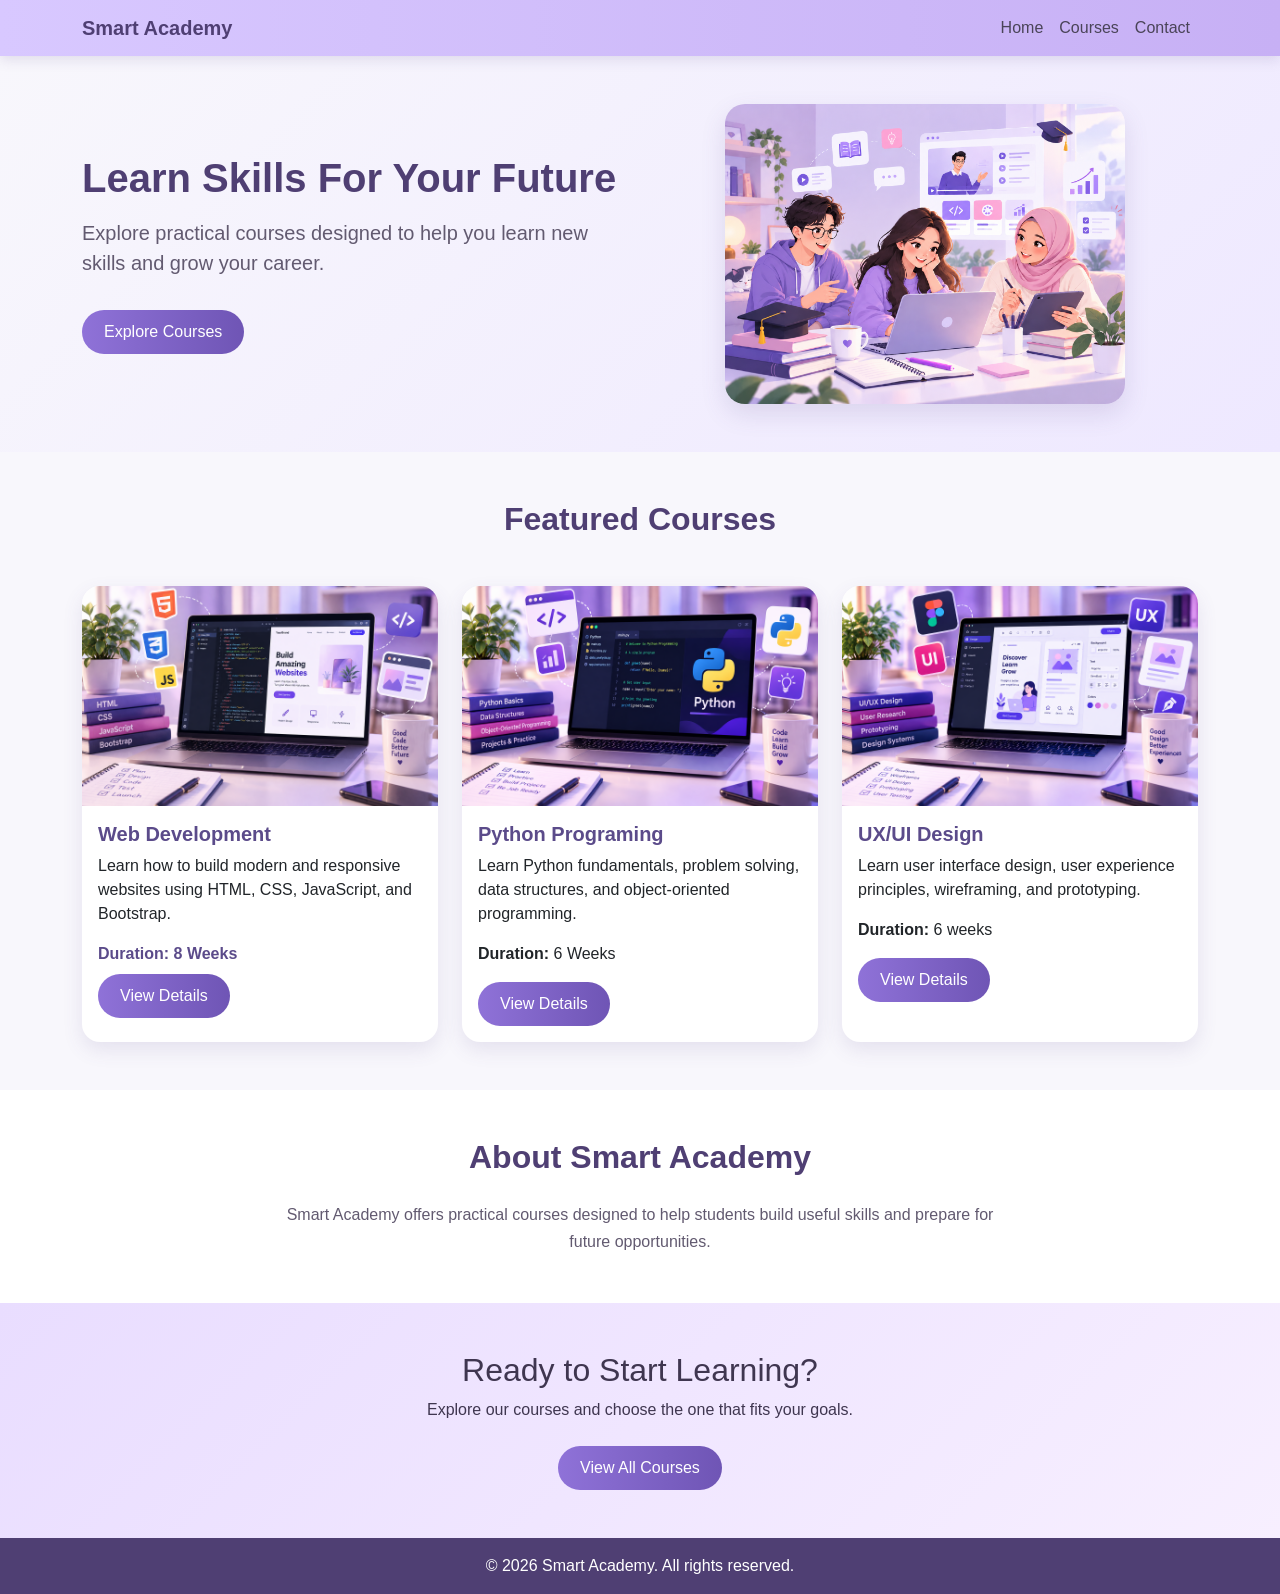
==== index.html @ 64916e2c "Complete Smart Academy website" ====
<!DOCTYPE html>
<html lang="en">
    <head>
        <meta charset="UTF-8">
        <meta name="viewport" content="width=device-width,initial-scale=1.0">
        <title>Academy Website</title>
        <link 
            href="https://cdn.jsdelivr.net/npm/bootstrap@5.3.3/dist/css/bootstrap.min.css"
            rel="stylesheet"
        >
        <link rel="stylesheet" href="styles.css">
    </head>
    <body>
        <nav class="navbar navbar-expand-lg navbar-light bg-light">
            <div class="container">
                <a class="navbar-brand " href="index.html">
                    Smart Academy
                </a>
                <button 
                   class="navbar-toggler"
                   type="button"
                   data-bs-toggle="collapse"
                   data-bs-target="#navbarNav"
                >
                  <span class="navbar-toggler-icon"></span>
                </button>
                <div class="collapse navbar-collapse" id="navbarNav">
                    <ul class="navbar-nav ms-auto">
                        <li class="nav-item">
                           <a class="nav-link" href="index.html">
                                Home
                           </a>
                        </li>
                        <li class="nav-item">
                            <a class="nav-link" href="courses.html">
                                Courses
                            </a>
                        </li>
                        <li class="nav-item">
                            <a class="nav-link" href="contact.html">
                                Contact
                            </a>
                        </li>
                    </ul>
                </div>
            </div>
        </nav>
        <section id="home" class="py-5">
            <div class="container">
                <div class="row align-items-center">
                    <div class="col-md-6">
                        <h1 class="display-6 fw-bold">
                            Learn Skills For Your Future
                        </h1>
                        <p class="lead mt-3">
                           Explore practical courses designed to help you learn new skills and grow your career.
                        </p>
                        <a href="courses.html" class="btn btn-primary mt-3">
                           Explore Courses
                        </a>
                    </div>
                    <div class="col-md-6 text-center mt-4 mt-md-0">
                        <img src="images/acdemy.png"
                             class="img-fuild hero-image"
                             alt="Smart Academy online learning"
                        >
                        
                    </div>
                </div>
            </div>
        </section>
        <section id="featured-courses" class="py-5">
            <div class="container">
              <h2 class="text-center mb-5">
                 Featured Courses
              </h2>
              <div class="row g-4">
                <div class="col-md-4">
                    <div class="card h-100">
                      <img 
                         src="images/webDevelopment.png"
                         class="card-img-top"
                         alt="Web Development Course"
                        >
                        <div class="card-body">
                            <h5 class="card-title">
                               Web Development
                            </h5>
                            <p class="card-text">
                                Learn how to build modern and responsive websites using HTML, CSS, JavaScript, and Bootstrap.
                            </p>
                            <p class="card-title">
                                <strong>Duration:</strong> 8 Weeks
                            </p>
                            <a href="web-details.html" class="btn btn-primary">
                                View Details
                            </a>

                        </div>
                    </div>
                </div>
                <div class="col-md-4">
                    <div class="card h-100">
                        <img 
                            src="images/python.png"
                            class="card-img-top"
                            alt="Python Programming Course"
                        >
                        <div class="card-body">
                            <h5 class="card-title">
                               Python Programing
                            </h5>
                            <p class="card-text">
                               Learn Python fundamentals, problem solving, data structures, and object-oriented programming.
                            </p>
                            <p class="card-text">
                                <strong>Duration:</strong> 6 Weeks
                            </p>
                            <a href="python-details.html" class="btn btn-primary">
                                View Details
                            </a>
                        </div>
                    </div>
                    
                </div>
                <div class="col-md-4">
                    <div class="card h-100">
                        <img 
                           src="images/UX.png"
                           class="card-img-top"
                           alt="UX/UI Course"
                        >
                        <div class="card-body">
                            <h5 class="card-title">
                                UX/UI Design
                            </h5>
                            <p class="card-text">
                                Learn user interface design, user experience principles, wireframing, and prototyping.
                            </p>
                            <p class="card-text">
                                <strong>Duration:</strong> 6 weeks
                            </p>
                            <a href="uiux-details.html" class="btn btn-primary">
                                View Details
                            </a>
                        </div>
                    </div>
                </div>
              </div>
                
              </div>
            </div>
        </section>
        <section id="about-academy" class="py-5">
            <div class="container">
                <h2 class="text-center mb-4">
                    About Smart Academy
                </h2>
                <p class="text-center">
                     Smart Academy offers practical courses designed to help students build useful skills and prepare for future opportunities.
                </p>
            </div>

                           
        </section>
        <section class="py-5 text-center">
          <div class="container">
               <h2>Ready to Start Learning?</h2>

               <p class="mb-4">
                   Explore our courses and choose the one that fits your goals.
               </p>

               <a href="courses.html" class="btn btn-primary">
                    View All Courses
              </a>
         </div>
        </section>
        <footer class="text-center py-3">
           <p class="mb-0">
             © 2026 Smart Academy. All rights reserved.
           </p>
        </footer>
 <script src="https://cdn.jsdelivr.net/npm/bootstrap@5.3.3/dist/js/bootstrap.bundle.min.js"></script>
</body>
</html>
---- styles.css ----
.navbar {
  background: linear-gradient(
    90deg,
    #d8c8ff,
    #c7b0f5
  );

  box-shadow: 0 4px 12px rgba(91, 75, 138, 0.15);
}.hero-image{
    width: 100%;
    max-width: 450px;
    border-radius: 20px;
    box-shadow: 0 10px 25px rgba(91, 75, 138, 0.15);
}
body {
  background-color: #f8f7fc;
  color: #3f3650;
  font-family: Arial, sans-serif;
}
.navbar-brand {
  color: #4f3f73 !important;
  font-weight: bold;
}
.navbar .nav-link {
  color: #4a4458;
  font-weight: 500;
}
.navbar .nav-link:hover {
  color: #7b61b3;
}
#home {
  background: linear-gradient(
    135deg,
    #f8f7fc,
    #eee8ff
  );
}

#home h1 {
  color: #4f3f73;
}

#home p {
  color: #625a70;
}

.hero-image {
  width: 100%;
  max-width: 400px;
  border-radius: 20px;
  box-shadow: 0 10px 25px rgba(91, 75, 138, 0.15);
}
#featured-courses h2 {
  color: #4f3f73;
  font-weight: bold;
}

#featured-courses .card {
  border: none;
  border-radius: 18px;
  overflow: hidden;
  box-shadow: 0 8px 20px rgba(91, 75, 138, 0.12);
  transition: 0.3s;
}

#featured-courses .card:hover {
  transform: translateY(-5px);
  box-shadow: 0 12px 28px rgba(91, 75, 138, 0.2);
}

#featured-courses .card-img-top {
  height: 220px;
  object-fit: cover;
}

#featured-courses .card-title {
  color: #5b4b8a;
  font-weight: bold;
}
#about-academy {
  background-color: #ffffff;
}

#about-academy h2 {
  color: #4f3f73;
  font-weight: bold;
}

#about-academy p {
  max-width: 750px;
  margin: auto;
  color: #625a70;
  line-height: 1.7;
}
#about-academy + section {
  background: linear-gradient(
    135deg,
    #e9ddff,
    #f7efff
  );
}
.btn-primary {
  background: linear-gradient(
    90deg,
    #8f72d8,
    #6f55b5
  );

  border: none;
  border-radius: 25px;
  padding: 10px 22px;
}

.btn-primary:hover {
  background: linear-gradient(
    90deg,
    #7d63c6,
    #5f46a4
  );
}
footer {
  background-color: #4f3f73;
  color: white;
}
@media (max-width: 768px) {

  #home {
    text-align: center;
  }

  .hero-image {
    max-width: 320px;
    margin-top: 25px;
  }

  #featured-courses .card-img-top {
    height: 200px;
  }

}
#all-courses {
  background: linear-gradient(
    135deg,
    #f8f7fc,
    #eee8ff
  );
}

#all-courses h1 {
  color: #4f3f73;
  font-weight: bold;
}

#all-courses > .container > p {
  color: #625a70;
}

#all-courses .card {
  border: none;
  border-radius: 18px;
  overflow: hidden;
  box-shadow: 0 8px 20px rgba(91, 75, 138, 0.12);
  transition: 0.3s;
}

#all-courses .card:hover {
  transform: translateY(-5px);
  box-shadow: 0 12px 28px rgba(91, 75, 138, 0.2);
}

#all-courses .card-img-top {
  height: 220px;
  object-fit: cover;
}

#all-courses .card-title {
  color: #5b4b8a;
  font-weight: bold;
}
#contact {
  background: linear-gradient(
    135deg,
    #f8f7fc,
    #eee8ff
  );
}
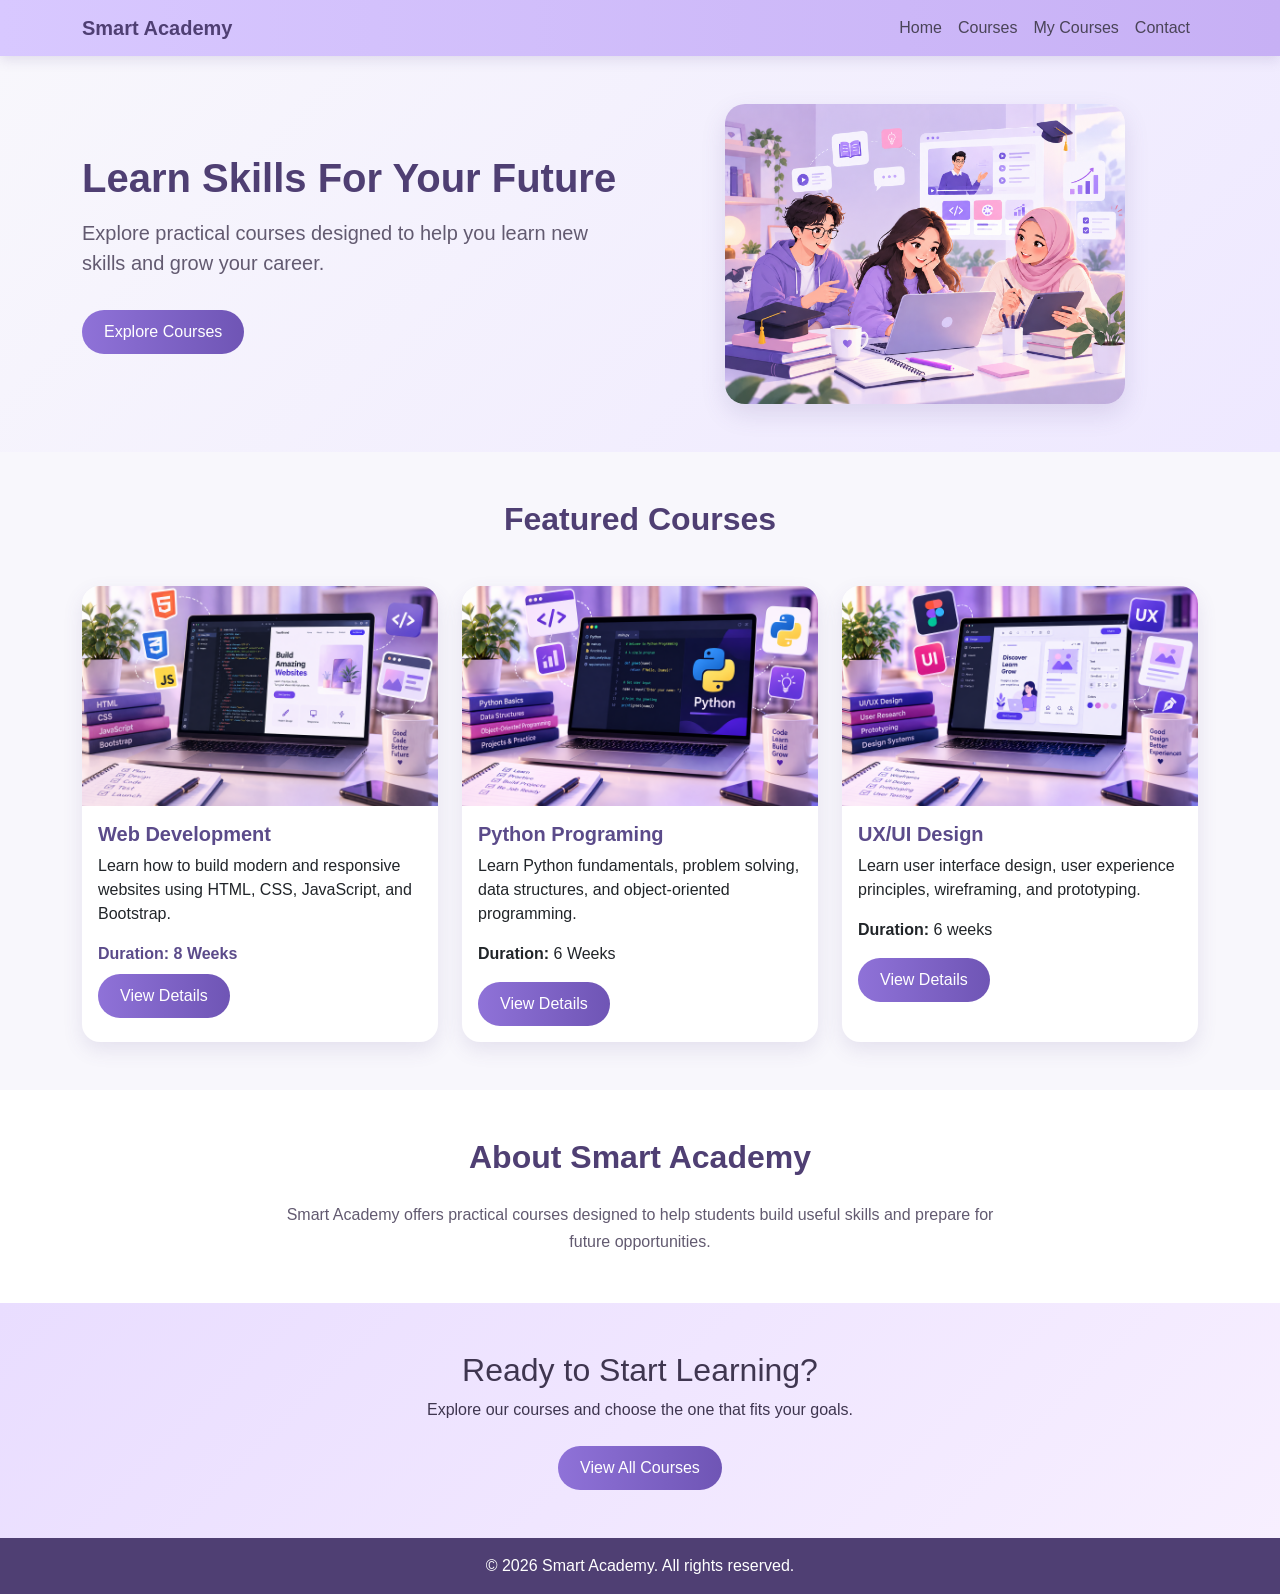
==== commit 6349b605: "finish task 3 interactive website using javascript" ====
--- a/index.html
+++ b/index.html
@@ -36,6 +36,11 @@
                                 Courses
                             </a>
                         </li>
+                        <li class="nav-item">
+  <a class="nav-link" href="my-courses.html">
+    My Courses
+  </a>
+</li>
                         <li class="nav-item">
                             <a class="nav-link" href="contact.html">
                                 Contact
--- a/styles.css
+++ b/styles.css
@@ -183,4 +183,42 @@
     #f8f7fc,
     #eee8ff
   );
+}
+#my-courses {
+  background: linear-gradient(
+    135deg,
+    #f8f7fc,
+    #eee8ff
+  );
+  min-height: 80vh;
+}
+
+#my-courses h1 {
+  color: #4f3f73;
+  font-weight: bold;
+}
+
+#my-courses > .container > p {
+  color: #625a70;
+}
+
+#my-courses .card {
+  border: none;
+  border-radius: 18px;
+  box-shadow: 0 8px 20px rgba(91, 75, 138, 0.12);
+  transition: 0.3s;
+}
+
+#my-courses .card:hover {
+  transform: translateY(-5px);
+  box-shadow: 0 12px 28px rgba(91, 75, 138, 0.2);
+}
+
+#my-courses .card-title {
+  color: #5b4b8a;
+  font-weight: bold;
+}
+
+#my-courses .card-body {
+  padding: 25px;
 }
